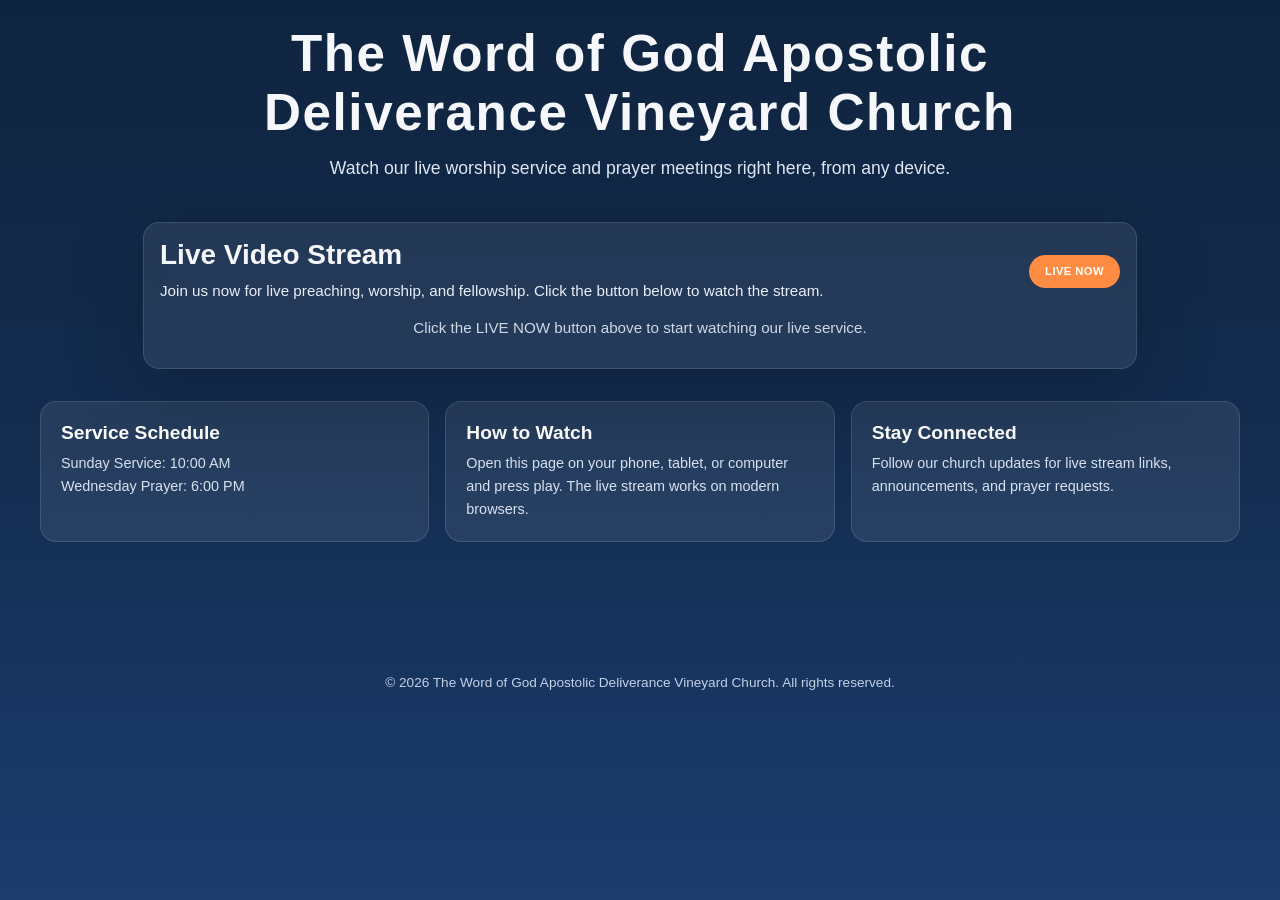
==== index.html @ d91eb101 "Initial commit with live streaming app fixes" ====
<!DOCTYPE html>
<html lang="en">
<head>
    <meta charset="UTF-8">
    <meta name="viewport" content="width=device-width, initial-scale=1.0">
    <title>The Word of God Apostolic Deliverance Vineyard Church - Live Service</title>
    <link rel="stylesheet" href="styles.css">
</head>
<body>
    <header>
        <div class="header-content">
            <h1>The Word of God Apostolic Deliverance Vineyard Church</h1>
            <p>Watch our live worship service and prayer meetings right here, from any device.</p>
        </div>
    </header>
    <main>
        <section class="hero">
            <div class="hero-card">
                <div class="hero-top">
                    <div>
                        <h2>Live Video Stream</h2>
                        <p>Join us now for live preaching, worship, and fellowship. Click the button below to watch the stream.</p>
                    </div>
                    <a href="live.html" class="status-badge live">LIVE NOW</a>
                </div>

                <p class="stream-note">Click the LIVE NOW button above to start watching our live service.</p>
            </div>
        </section>

        <section class="info-grid">
            <article class="card">
                <h3>Service Schedule</h3>
                <p>Sunday Service: 10:00 AM<br>Wednesday Prayer: 6:00 PM</p>
            </article>
            <article class="card">
                <h3>How to Watch</h3>
                <p>Open this page on your phone, tablet, or computer and press play. The live stream works on modern browsers.</p>
            </article>
            <article class="card">
                <h3>Stay Connected</h3>
                <p>Follow our church updates for live stream links, announcements, and prayer requests.</p>
            </article>
        </section>
    </main>
    <footer>
        <p>&copy; 2026 The Word of God Apostolic Deliverance Vineyard Church. All rights reserved.</p>
    </footer>
    <script src="script.js"></script>
</body>
</html>
---- styles.css ----
body {
    font-family: 'Segoe UI', Tahoma, Geneva, Verdana, sans-serif;
    margin: 0;
    padding: 0;
    background: linear-gradient(180deg, #0f243f 0%, #132c4f 48%, #1b3d6e 100%);
    color: #f5f7fb;
    min-height: 100vh;
}

header {
    padding: 1.5rem 1rem;
    text-align: center;
}

.header-content {
    max-width: 900px;
    margin: 0 auto;
}

header h1 {
    margin: 0;
    font-size: clamp(1.5rem, 5vw, 3.2rem);
    letter-spacing: 0.03em;
}

header p {
    margin: 0.75rem auto 0;
    max-width: 700px;
    line-height: 1.6;
    color: #dfe7f2;
    font-size: clamp(0.9rem, 2vw, 1.1rem);
}

main {
    max-width: 1200px;
    margin: 0 auto;
    padding: 1rem;
    padding-bottom: 4rem;
}

.hero {
    display: flex;
    justify-content: center;
}

.hero-card {
    width: 100%;
    max-width: 960px;
    background: rgba(255, 255, 255, 0.08);
    border: 1px solid rgba(255, 255, 255, 0.12);
    border-radius: 16px;
    padding: 1rem;
    box-shadow: 0 24px 80px rgba(0, 0, 0, 0.18);
    -webkit-backdrop-filter: blur(12px);
    backdrop-filter: blur(12px);
}

.hero-top {
    display: flex;
    align-items: center;
    justify-content: space-between;
    gap: 1rem;
    flex-wrap: wrap;
}

.hero-top h2 {
    margin: 0;
    font-size: clamp(1.25rem, 4vw, 1.75rem);
}

.hero-top p {
    margin: 0.5rem 0 0;
    line-height: 1.6;
    color: #e9eff9;
    font-size: 0.95rem;
}

.status-badge {
    padding: 0.65rem 1rem;
    border-radius: 999px;
    font-weight: 700;
    letter-spacing: 0.04em;
    text-transform: uppercase;
    font-size: 0.7rem;
    white-space: nowrap;
    text-decoration: none;
    display: inline-block;
    text-align: center;
    cursor: pointer;
    transition: all 0.3s ease;
}

.status-badge.live {
    background: #ff8c42;
    color: #fff;
}

.status-badge.live:hover {
    background: #ff7722;
    transform: translateY(-2px);
}

.stream-note {
    margin-top: 1rem;
    color: #cfd8e6;
    text-align: center;
    font-size: 0.95rem;
}

.info-grid {
    display: grid;
    grid-template-columns: repeat(auto-fit, minmax(200px, 1fr));
    gap: 1rem;
    margin-top: 2rem;
}

.card {
    background: rgba(255, 255, 255, 0.08);
    border: 1px solid rgba(255, 255, 255, 0.12);
    border-radius: 16px;
    padding: 1.25rem;
}

.card h3 {
    margin-top: 0;
    margin-bottom: 0.5rem;
    color: #fff;
    font-size: clamp(1rem, 2vw, 1.2rem);
}

.card p {
    color: #d8e2f1;
    line-height: 1.6;
    font-size: 0.9rem;
    margin: 0;
}

footer {
    text-align: center;
    color: #c4d0e6;
    margin-top: 2rem;
    padding: 1.5rem 1rem;
    font-size: 0.85rem;
}

@media (max-width: 768px) {
    main {
        padding: 0.75rem;
        padding-bottom: 3rem;
    }

    .hero-card {
        padding: 1rem;
        border-radius: 12px;
    }

    .hero-top {
        flex-direction: column;
        align-items: stretch;
    }

    .status-badge {
        width: 100%;
        padding: 0.75rem;
        font-size: 0.8rem;
    }

    header {
        padding: 1rem 0.75rem;
    }
}

@media (max-width: 480px) {
    header h1 {
        font-size: 1.3rem;
    }

    header p {
        font-size: 0.85rem;
        margin: 0.5rem auto 0;
    }

    .hero-card {
        padding: 0.75rem;
        border-radius: 12px;
    }

    .hero-top h2 {
        font-size: 1.1rem;
    }

    .hero-top p {
        font-size: 0.85rem;
        line-height: 1.5;
    }

    .info-grid {
        grid-template-columns: 1fr;
        gap: 0.75rem;
        margin-top: 1rem;
    }

    .card {
        padding: 1rem;
        border-radius: 12px;
    }

    .card h3 {
        font-size: 1rem;
        margin-bottom: 0.3rem;
    }

    .card p {
        font-size: 0.85rem;
    }

    .stream-note {
        font-size: 0.85rem;
        margin-top: 0.75rem;
    }

    footer {
        font-size: 0.75rem;
        padding: 1rem 0.5rem;
    }
}
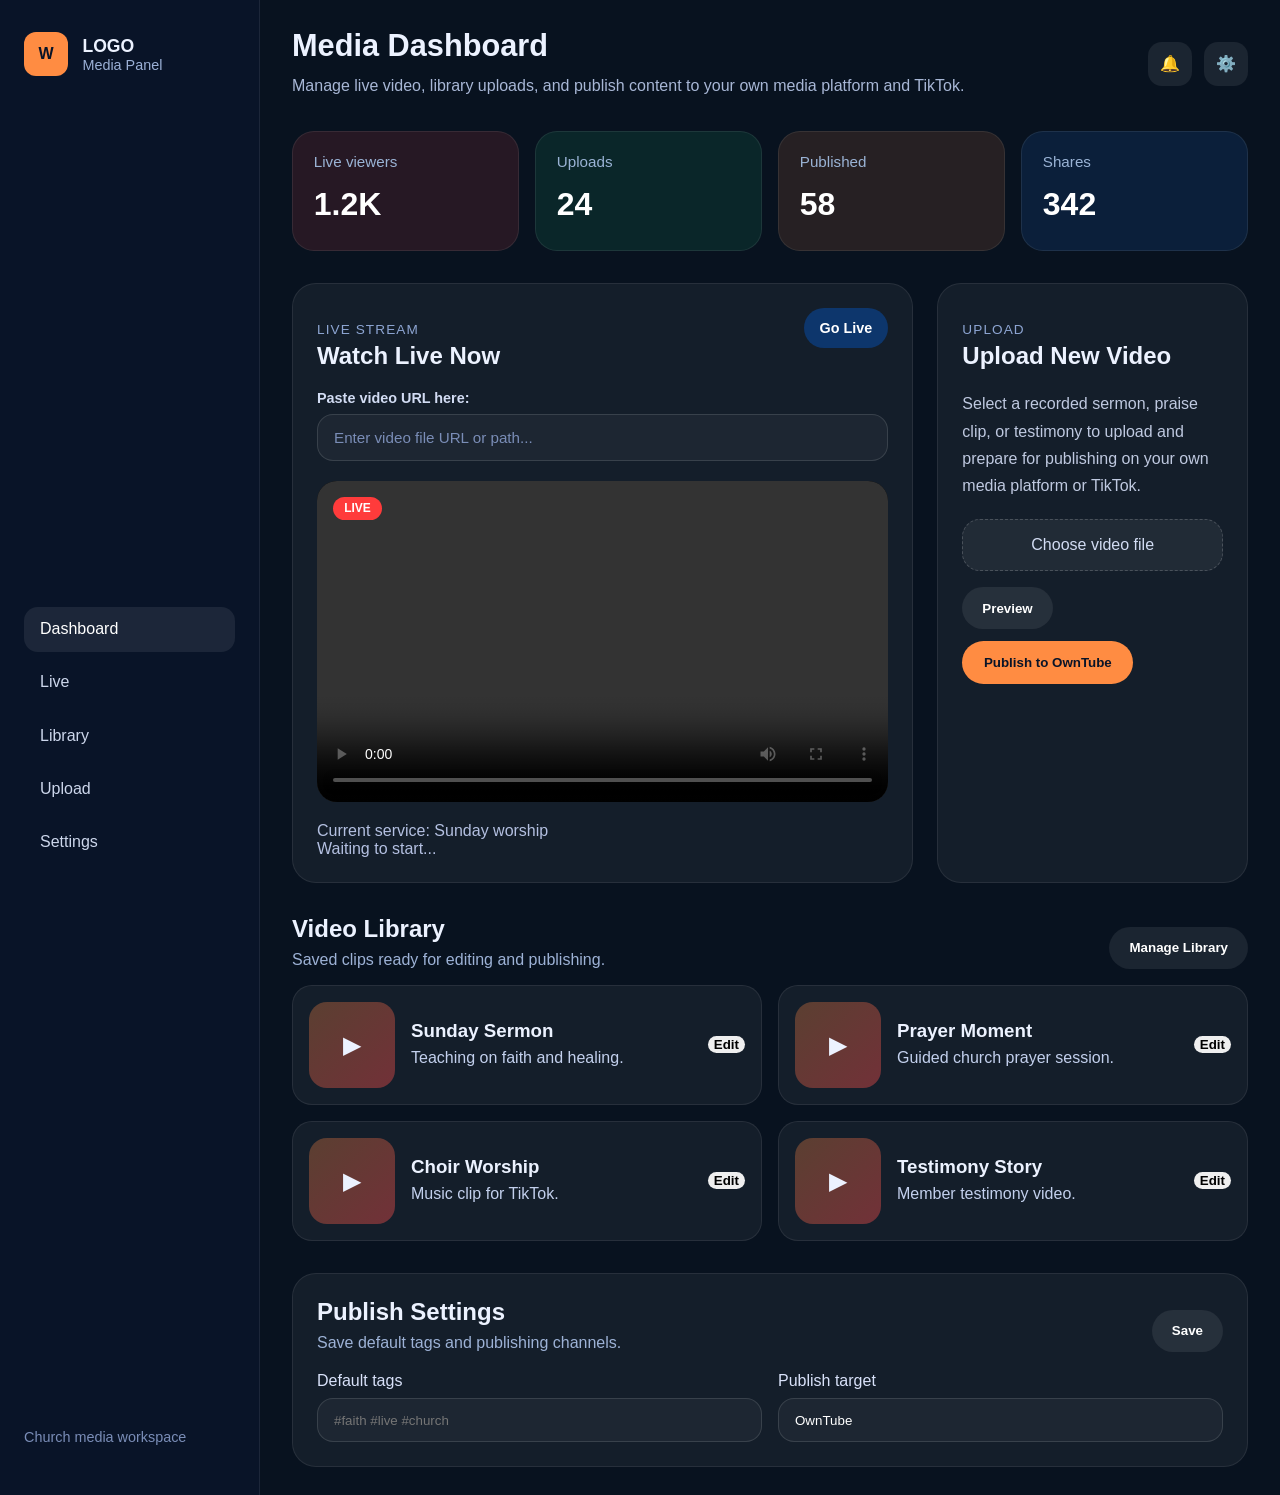
==== commit 964aebb4: "Add files via upload" ====
--- a/index.html
+++ b/index.html
@@ -1,51 +1,185 @@
-<!DOCTYPE html>
-<html lang="en">
-<head>
-    <meta charset="UTF-8">
-    <meta name="viewport" content="width=device-width, initial-scale=1.0">
-    <title>The Word of God Apostolic Deliverance Vineyard Church - Live Service</title>
-    <link rel="stylesheet" href="styles.css">
-</head>
-<body>
-    <header>
-        <div class="header-content">
-            <h1>The Word of God Apostolic Deliverance Vineyard Church</h1>
-            <p>Watch our live worship service and prayer meetings right here, from any device.</p>
-        </div>
-    </header>
-    <main>
-        <section class="hero">
-            <div class="hero-card">
-                <div class="hero-top">
-                    <div>
-                        <h2>Live Video Stream</h2>
-                        <p>Join us now for live preaching, worship, and fellowship. Click the button below to watch the stream.</p>
-                    </div>
-                    <a href="live.html" class="status-badge live">LIVE NOW</a>
-                </div>
-
-                <p class="stream-note">Click the LIVE NOW button above to start watching our live service.</p>
-            </div>
-        </section>
-
-        <section class="info-grid">
-            <article class="card">
-                <h3>Service Schedule</h3>
-                <p>Sunday Service: 10:00 AM<br>Wednesday Prayer: 6:00 PM</p>
-            </article>
-            <article class="card">
-                <h3>How to Watch</h3>
-                <p>Open this page on your phone, tablet, or computer and press play. The live stream works on modern browsers.</p>
-            </article>
-            <article class="card">
-                <h3>Stay Connected</h3>
-                <p>Follow our church updates for live stream links, announcements, and prayer requests.</p>
-            </article>
-        </section>
-    </main>
-    <footer>
-        <p>&copy; 2026 The Word of God Apostolic Deliverance Vineyard Church. All rights reserved.</p>
-    </footer>
-    <script src="script.js"></script>
-</body>
-</html>+<!DOCTYPE html>
+<html lang="en">
+<head>
+    <meta charset="UTF-8">
+    <meta name="viewport" content="width=device-width, initial-scale=1.0">
+    <title>Media Panel - The Word of God Apostolic Deliverance Vineyard Church</title>
+    <link rel="stylesheet" href="styles.css">
+</head>
+<body>
+    <div class="dashboard-shell">
+        <aside class="sidebar">
+            <div class="brand-panel">
+                <div class="brand-icon">W</div>
+                <div>
+                    <h2>LOGO</h2>
+                    <p>Media Panel</p>
+                </div>
+            </div>
+
+            <nav class="menu">
+                <a class="menu-link active" href="#">Dashboard</a>
+                <a class="menu-link" href="#live-section">Live</a>
+                <a class="menu-link" href="#library-section">Library</a>
+                <a class="menu-link" href="#upload-section">Upload</a>
+                <a class="menu-link" href="#settings-section">Settings</a>
+            </nav>
+
+            <div class="sidebar-footer">
+                <p>Church media workspace</p>
+            </div>
+        </aside>
+
+        <div class="main-area">
+            <header class="topbar">
+                <div>
+                    <h1>Media Dashboard</h1>
+                    <p>Manage live video, library uploads, and publish content to your own media platform and TikTok.</p>
+                </div>
+                <div class="topbar-actions">
+                    <button class="icon-button">🔔</button>
+                    <button class="icon-button">⚙️</button>
+                </div>
+            </header>
+
+            <section class="stats-row">
+                <div class="stat-card red">
+                    <p>Live viewers</p>
+                    <strong>1.2K</strong>
+                </div>
+                <div class="stat-card green">
+                    <p>Uploads</p>
+                    <strong>24</strong>
+                </div>
+                <div class="stat-card orange">
+                    <p>Published</p>
+                    <strong>58</strong>
+                </div>
+                <div class="stat-card blue">
+                    <p>Shares</p>
+                    <strong>342</strong>
+                </div>
+            </section>
+
+            <section class="content-grid">
+                <article class="card live-card" id="live-section">
+                    <div class="card-header">
+                        <div>
+                            <p class="small-label">Live Stream</p>
+                            <h2>Watch Live Now</h2>
+                        </div>
+                        <button class="pill-button" id="go-live-btn">Go Live</button>
+                    </div>
+                    <div class="url-input-section">
+                        <label for="stream-url">Paste video URL here:</label>
+                        <input type="text" id="stream-url" placeholder="Enter video file URL or path..." class="stream-url-input">
+                    </div>
+                    <div class="live-preview">
+                        <video id="live-video" controls>
+                            <source src="" type="video/mp4">
+                            Your browser does not support the video tag.
+                        </video>
+                        <span class="live-dot">LIVE</span>
+                    </div>
+                    <div class="live-footer">
+                        <div>
+                            <p>Current service: Sunday worship</p>
+                            <span id="stream-time">Waiting to start...</span>
+                        </div>
+                    </div>
+                </article>
+
+                <article class="card upload-card" id="upload-section">
+                    <div class="card-header">
+                        <div>
+                            <p class="small-label">Upload</p>
+                            <h2>Upload New Video</h2>
+                        </div>
+                    </div>
+                    <p class="card-text">Select a recorded sermon, praise clip, or testimony to upload and prepare for publishing on your own media platform or TikTok.</p>
+                    <label class="file-picker">
+                        <input type="file" id="media-upload" accept="video/*">
+                        Choose video file
+                    </label>
+                    <div class="upload-actions">
+                        <button class="secondary-button" id="preview-button">Preview</button>
+                        <button class="primary-button" id="publish-button">Publish to OwnTube</button>
+                    </div>
+                </article>
+            </section>
+
+            <section class="library-section" id="library-section">
+                <div class="section-header">
+                    <div>
+                        <h2>Video Library</h2>
+                        <p>Saved clips ready for editing and publishing.</p>
+                    </div>
+                    <button class="secondary-button">Manage Library</button>
+                </div>
+
+                <div class="library-grid">
+                    <article class="video-card">
+                        <div class="video-thumb">▶</div>
+                        <div>
+                            <h3>Sunday Sermon</h3>
+                            <p>Teaching on faith and healing.</p>
+                        </div>
+                        <button class="mini-button">Edit</button>
+                    </article>
+                    <article class="video-card">
+                        <div class="video-thumb">▶</div>
+                        <div>
+                            <h3>Prayer Moment</h3>
+                            <p>Guided church prayer session.</p>
+                        </div>
+                        <button class="mini-button">Edit</button>
+                    </article>
+                    <article class="video-card">
+                        <div class="video-thumb">▶</div>
+                        <div>
+                            <h3>Choir Worship</h3>
+                            <p>Music clip for TikTok.</p>
+                        </div>
+                        <button class="mini-button">Edit</button>
+                    </article>
+                    <article class="video-card">
+                        <div class="video-thumb">▶</div>
+                        <div>
+                            <h3>Testimony Story</h3>
+                            <p>Member testimony video.</p>
+                        </div>
+                        <button class="mini-button">Edit</button>
+                    </article>
+                </div>
+            </section>
+
+            <section class="settings-panel" id="settings-section">
+                <div class="card">
+                    <div class="section-header">
+                        <div>
+                            <h2>Publish Settings</h2>
+                            <p>Save default tags and publishing channels.</p>
+                        </div>
+                        <button class="secondary-button">Save</button>
+                    </div>
+                    <div class="settings-grid">
+                        <label>
+                            <span>Default tags</span>
+                            <input type="text" placeholder="#faith #live #church">
+                        </label>
+                        <label>
+                            <span>Publish target</span>
+                            <select>
+                                <option>OwnTube</option>
+                                <option>TikTok</option>
+                                <option>Instagram</option>
+                            </select>
+                        </label>
+                    </div>
+                </div>
+            </section>
+        </div>
+    </div>
+    <script src="script.js"></script>
+</body>
+</html>
--- a/styles.css
+++ b/styles.css
@@ -1,226 +1,475 @@
-body {
-    font-family: 'Segoe UI', Tahoma, Geneva, Verdana, sans-serif;
-    margin: 0;
-    padding: 0;
-    background: linear-gradient(180deg, #0f243f 0%, #132c4f 48%, #1b3d6e 100%);
-    color: #f5f7fb;
-    min-height: 100vh;
-}
-
-header {
-    padding: 1.5rem 1rem;
-    text-align: center;
-}
-
-.header-content {
-    max-width: 900px;
-    margin: 0 auto;
-}
-
-header h1 {
-    margin: 0;
-    font-size: clamp(1.5rem, 5vw, 3.2rem);
-    letter-spacing: 0.03em;
-}
-
-header p {
-    margin: 0.75rem auto 0;
-    max-width: 700px;
-    line-height: 1.6;
-    color: #dfe7f2;
-    font-size: clamp(0.9rem, 2vw, 1.1rem);
-}
-
-main {
-    max-width: 1200px;
-    margin: 0 auto;
-    padding: 1rem;
-    padding-bottom: 4rem;
-}
-
-.hero {
-    display: flex;
-    justify-content: center;
-}
-
-.hero-card {
-    width: 100%;
-    max-width: 960px;
-    background: rgba(255, 255, 255, 0.08);
-    border: 1px solid rgba(255, 255, 255, 0.12);
-    border-radius: 16px;
-    padding: 1rem;
-    box-shadow: 0 24px 80px rgba(0, 0, 0, 0.18);
-    -webkit-backdrop-filter: blur(12px);
-    backdrop-filter: blur(12px);
-}
-
-.hero-top {
-    display: flex;
-    align-items: center;
-    justify-content: space-between;
-    gap: 1rem;
-    flex-wrap: wrap;
-}
-
-.hero-top h2 {
-    margin: 0;
-    font-size: clamp(1.25rem, 4vw, 1.75rem);
-}
-
-.hero-top p {
-    margin: 0.5rem 0 0;
-    line-height: 1.6;
-    color: #e9eff9;
-    font-size: 0.95rem;
-}
-
-.status-badge {
-    padding: 0.65rem 1rem;
-    border-radius: 999px;
-    font-weight: 700;
-    letter-spacing: 0.04em;
-    text-transform: uppercase;
-    font-size: 0.7rem;
-    white-space: nowrap;
-    text-decoration: none;
-    display: inline-block;
-    text-align: center;
-    cursor: pointer;
-    transition: all 0.3s ease;
-}
-
-.status-badge.live {
-    background: #ff8c42;
-    color: #fff;
-}
-
-.status-badge.live:hover {
-    background: #ff7722;
-    transform: translateY(-2px);
-}
-
-.stream-note {
-    margin-top: 1rem;
-    color: #cfd8e6;
-    text-align: center;
-    font-size: 0.95rem;
-}
-
-.info-grid {
-    display: grid;
-    grid-template-columns: repeat(auto-fit, minmax(200px, 1fr));
-    gap: 1rem;
-    margin-top: 2rem;
-}
-
-.card {
-    background: rgba(255, 255, 255, 0.08);
-    border: 1px solid rgba(255, 255, 255, 0.12);
-    border-radius: 16px;
-    padding: 1.25rem;
-}
-
-.card h3 {
-    margin-top: 0;
-    margin-bottom: 0.5rem;
-    color: #fff;
-    font-size: clamp(1rem, 2vw, 1.2rem);
-}
-
-.card p {
-    color: #d8e2f1;
-    line-height: 1.6;
-    font-size: 0.9rem;
-    margin: 0;
-}
-
-footer {
-    text-align: center;
-    color: #c4d0e6;
-    margin-top: 2rem;
-    padding: 1.5rem 1rem;
-    font-size: 0.85rem;
-}
-
-@media (max-width: 768px) {
-    main {
-        padding: 0.75rem;
-        padding-bottom: 3rem;
-    }
-
-    .hero-card {
-        padding: 1rem;
-        border-radius: 12px;
-    }
-
-    .hero-top {
-        flex-direction: column;
-        align-items: stretch;
-    }
-
-    .status-badge {
-        width: 100%;
-        padding: 0.75rem;
-        font-size: 0.8rem;
-    }
-
-    header {
-        padding: 1rem 0.75rem;
-    }
-}
-
-@media (max-width: 480px) {
-    header h1 {
-        font-size: 1.3rem;
-    }
-
-    header p {
-        font-size: 0.85rem;
-        margin: 0.5rem auto 0;
-    }
-
-    .hero-card {
-        padding: 0.75rem;
-        border-radius: 12px;
-    }
-
-    .hero-top h2 {
-        font-size: 1.1rem;
-    }
-
-    .hero-top p {
-        font-size: 0.85rem;
-        line-height: 1.5;
-    }
-
-    .info-grid {
-        grid-template-columns: 1fr;
-        gap: 0.75rem;
-        margin-top: 1rem;
-    }
-
-    .card {
-        padding: 1rem;
-        border-radius: 12px;
-    }
-
-    .card h3 {
-        font-size: 1rem;
-        margin-bottom: 0.3rem;
-    }
-
-    .card p {
-        font-size: 0.85rem;
-    }
-
-    .stream-note {
-        font-size: 0.85rem;
-        margin-top: 0.75rem;
-    }
-
-    footer {
-        font-size: 0.75rem;
-        padding: 1rem 0.5rem;
-    }
-}
+* {
+    box-sizing: border-box;
+}
+
+body {
+    margin: 0;
+    min-height: 100vh;
+    background: #08121f;
+    color: #ecf2ff;
+    font-family: 'Segoe UI', Tahoma, Geneva, Verdana, sans-serif;
+}
+
+.dashboard-shell {
+    display: grid;
+    grid-template-columns: 260px 1fr;
+    min-height: 100vh;
+}
+
+.sidebar {
+    background: #091428;
+    border-right: 1px solid rgba(255, 255, 255, 0.08);
+    padding: 2rem 1.5rem;
+    display: flex;
+    flex-direction: column;
+    justify-content: space-between;
+}
+
+.brand-panel {
+    display: flex;
+    align-items: center;
+    gap: 0.9rem;
+    margin-bottom: 2rem;
+}
+
+.brand-icon {
+    width: 44px;
+    height: 44px;
+    border-radius: 12px;
+    background: #ff8c42;
+    display: grid;
+    place-items: center;
+    font-weight: 700;
+    color: #091428;
+}
+
+.brand-panel h2 {
+    margin: 0;
+    font-size: 1.1rem;
+}
+
+.brand-panel p {
+    margin: 0;
+    color: #9bb0d6;
+    font-size: 0.9rem;
+}
+
+.menu {
+    display: flex;
+    flex-direction: column;
+    gap: 0.5rem;
+}
+
+.menu-link {
+    display: block;
+    padding: 0.85rem 1rem;
+    border-radius: 14px;
+    color: #cdd7ec;
+    text-decoration: none;
+    transition: background 0.25s ease;
+}
+
+.menu-link:hover,
+.menu-link.active {
+    background: rgba(255, 255, 255, 0.08);
+    color: #fff;
+}
+
+.sidebar-footer {
+    margin-top: 3rem;
+    color: #7a8db7;
+    font-size: 0.9rem;
+    line-height: 1.6;
+}
+
+.main-area {
+    padding: 1.75rem 2rem;
+}
+
+.topbar {
+    display: flex;
+    justify-content: space-between;
+    align-items: center;
+    gap: 1rem;
+    margin-bottom: 2rem;
+}
+
+.topbar h1 {
+    margin: 0;
+    font-size: clamp(1.8rem, 2.4vw, 2.8rem);
+}
+
+.topbar p {
+    margin: 0.5rem 0 0;
+    color: #a8b7d6;
+    max-width: 680px;
+    line-height: 1.7;
+}
+
+.topbar-actions {
+    display: flex;
+    gap: 0.75rem;
+}
+
+.icon-button {
+    width: 44px;
+    height: 44px;
+    border-radius: 14px;
+    border: none;
+    background: rgba(255, 255, 255, 0.08);
+    color: #fff;
+    cursor: pointer;
+    font-size: 1rem;
+}
+
+.stats-row {
+    display: grid;
+    grid-template-columns: repeat(4, minmax(0, 1fr));
+    gap: 1rem;
+    margin-bottom: 2rem;
+}
+
+.stat-card {
+    padding: 1.3rem;
+    border-radius: 22px;
+    background: rgba(255, 255, 255, 0.05);
+    border: 1px solid rgba(255, 255, 255, 0.08);
+    min-height: 120px;
+}
+
+.stat-card p {
+    margin: 0;
+    color: #9ab3d5;
+    font-size: 0.95rem;
+}
+
+.stat-card strong {
+    display: block;
+    margin-top: 1rem;
+    font-size: 2rem;
+    color: #fff;
+}
+
+.stat-card.red { background: rgba(255, 77, 77, 0.12); }
+.stat-card.green { background: rgba(29, 184, 117, 0.12); }
+.stat-card.orange { background: rgba(255, 140, 66, 0.12); }
+.stat-card.blue { background: rgba(36, 128, 255, 0.12); }
+
+.content-grid {
+    display: grid;
+    grid-template-columns: 2fr 1fr;
+    gap: 1.5rem;
+    margin-bottom: 2rem;
+}
+
+.card {
+    background: rgba(255, 255, 255, 0.05);
+    border: 1px solid rgba(255, 255, 255, 0.08);
+    border-radius: 24px;
+    padding: 1.5rem;
+}
+
+.card-header {
+    display: flex;
+    justify-content: space-between;
+    align-items: flex-start;
+    gap: 1rem;
+    margin-bottom: 1.25rem;
+}
+
+.small-label {
+    font-size: 0.85rem;
+    color: #8da5d2;
+    text-transform: uppercase;
+    letter-spacing: 0.08em;
+    margin-bottom: 0.35rem;
+}
+
+.live-card h2,
+.upload-card h2 {
+    margin: 0;
+}
+
+.live-preview {
+    position: relative;
+    border-radius: 20px;
+    overflow: hidden;
+    background: #000;
+    padding-top: 56.25%;
+}
+
+.live-preview video {
+    position: absolute;
+    inset: 0;
+    width: 100%;
+    height: 100%;
+}
+
+.url-input-section {
+    margin-bottom: 1.25rem;
+    display: grid;
+    gap: 0.5rem;
+}
+
+.url-input-section label {
+    color: #d2dcf3;
+    font-size: 0.9rem;
+    font-weight: 600;
+}
+
+.stream-url-input {
+    width: 100%;
+    padding: 0.85rem 1rem;
+    border-radius: 16px;
+    border: 1px solid rgba(255, 255, 255, 0.12);
+    background: rgba(255, 255, 255, 0.04);
+    color: #fff;
+    font-size: 0.95rem;
+}
+
+.stream-url-input::placeholder {
+    color: #7a8db7;
+}
+
+.stream-url-input:focus {
+    outline: none;
+    border-color: #ff8c42;
+    box-shadow: 0 0 0 3px rgba(255, 140, 66, 0.1);
+}
+
+.live-preview {
+    position: relative;
+    border-radius: 20px;
+    overflow: hidden;
+    background: #000;
+    padding-top: 56.25%;
+    margin-bottom: 1.25rem;
+}
+
+.live-preview iframe {
+    position: absolute;
+    inset: 0;
+    width: 100%;
+    height: 100%;
+}
+
+
+.live-dot {
+    position: absolute;
+    top: 1rem;
+    left: 1rem;
+    background: #ff3b3b;
+    color: #fff;
+    padding: 0.3rem 0.7rem;
+    border-radius: 999px;
+    font-size: 0.75rem;
+    font-weight: 700;
+}
+
+.live-footer {
+    display: flex;
+    justify-content: space-between;
+    align-items: center;
+    flex-wrap: wrap;
+    gap: 1rem;
+    margin-top: 1.25rem;
+}
+
+.live-footer p,
+.live-footer span {
+    margin: 0;
+    color: #b4c0e1;
+}
+
+.action-buttons {
+    display: flex;
+    gap: 0.75rem;
+    flex-wrap: wrap;
+}
+
+.primary-button,
+.secondary-button,
+.mini-button,
+.pill-button {
+    border: none;
+    border-radius: 999px;
+    cursor: pointer;
+    font-weight: 700;
+}
+
+.primary-button {
+    background: #ff8c42;
+    color: #091428;
+    padding: 0.85rem 1.35rem;
+}
+
+.secondary-button {
+    background: rgba(255, 255, 255, 0.08);
+    color: #fff;
+    padding: 0.85rem 1.25rem;
+}
+
+.pill-button {
+    background: #0d366c;
+    color: #fff;
+    padding: 0.75rem 1rem;
+    font-size: 0.9rem;
+}
+
+.card-text {
+    color: #bfc9e0;
+    line-height: 1.7;
+    margin-bottom: 1.25rem;
+}
+
+.file-picker {
+    display: inline-flex;
+    align-items: center;
+    justify-content: center;
+    min-height: 52px;
+    padding: 0 1rem;
+    border-radius: 18px;
+    background: rgba(255, 255, 255, 0.06);
+    border: 1px dashed rgba(255, 255, 255, 0.18);
+    color: #d2dcf3;
+    cursor: pointer;
+    width: 100%;
+    margin-bottom: 1rem;
+}
+
+.file-picker input {
+    display: none;
+}
+
+.upload-actions {
+    display: flex;
+    gap: 0.75rem;
+    flex-wrap: wrap;
+}
+
+.section-header {
+    display: flex;
+    justify-content: space-between;
+    align-items: flex-end;
+    gap: 1rem;
+    margin-bottom: 1rem;
+}
+
+.section-header h2,
+.video-card h3 {
+    margin: 0;
+}
+
+.section-header p {
+    margin: 0.5rem 0 0;
+    color: #9db2d6;
+}
+
+.library-grid {
+    display: grid;
+    grid-template-columns: repeat(2, minmax(0, 1fr));
+    gap: 1rem;
+}
+
+.video-card {
+    display: grid;
+    grid-template-columns: 86px 1fr auto;
+    gap: 1rem;
+    align-items: center;
+    padding: 1rem;
+    border-radius: 20px;
+    background: rgba(255, 255, 255, 0.05);
+    border: 1px solid rgba(255, 255, 255, 0.08);
+}
+
+.video-thumb {
+    width: 86px;
+    height: 86px;
+    border-radius: 18px;
+    background: linear-gradient(135deg, rgba(255, 140, 66, 0.3), rgba(255, 77, 77, 0.4));
+    display: grid;
+    place-items: center;
+    font-size: 1.5rem;
+}
+
+.video-card p {
+    color: #c3d0ed;
+    margin: 0.3rem 0 0;
+    line-height: 1.4;
+}
+
+.settings-panel {
+    margin-top: 2rem;
+}
+
+.settings-panel .card {
+    padding: 1.5rem;
+}
+
+.settings-grid {
+    display: grid;
+    grid-template-columns: repeat(2, minmax(0, 1fr));
+    gap: 1rem;
+    margin-top: 1.25rem;
+}
+
+.settings-grid label {
+    display: grid;
+    gap: 0.5rem;
+    color: #d9e2fa;
+}
+
+.settings-grid input,
+.settings-grid select {
+    width: 100%;
+    padding: 0.85rem 1rem;
+    border-radius: 16px;
+    border: 1px solid rgba(255, 255, 255, 0.12);
+    background: rgba(255, 255, 255, 0.04);
+    color: #fff;
+}
+
+.settings-grid select {
+    appearance: none;
+}
+
+@media (max-width: 1100px) {
+    .dashboard-shell {
+        grid-template-columns: 1fr;
+    }
+
+    .stats-row {
+        grid-template-columns: repeat(2, minmax(0, 1fr));
+    }
+
+    .content-grid {
+        grid-template-columns: 1fr;
+    }
+
+    .library-grid {
+        grid-template-columns: 1fr;
+    }
+
+    .settings-grid {
+        grid-template-columns: 1fr;
+    }
+}
+
+@media (max-width: 700px) {
+    .sidebar {
+        display: none;
+    }
+
+    .main-area {
+        padding: 1rem;
+    }
+
+    .topbar {
+        flex-direction: column;
+        align-items: flex-start;
+    }
+
+    .stats-row {
+        grid-template-columns: 1fr;
+    }
+}
